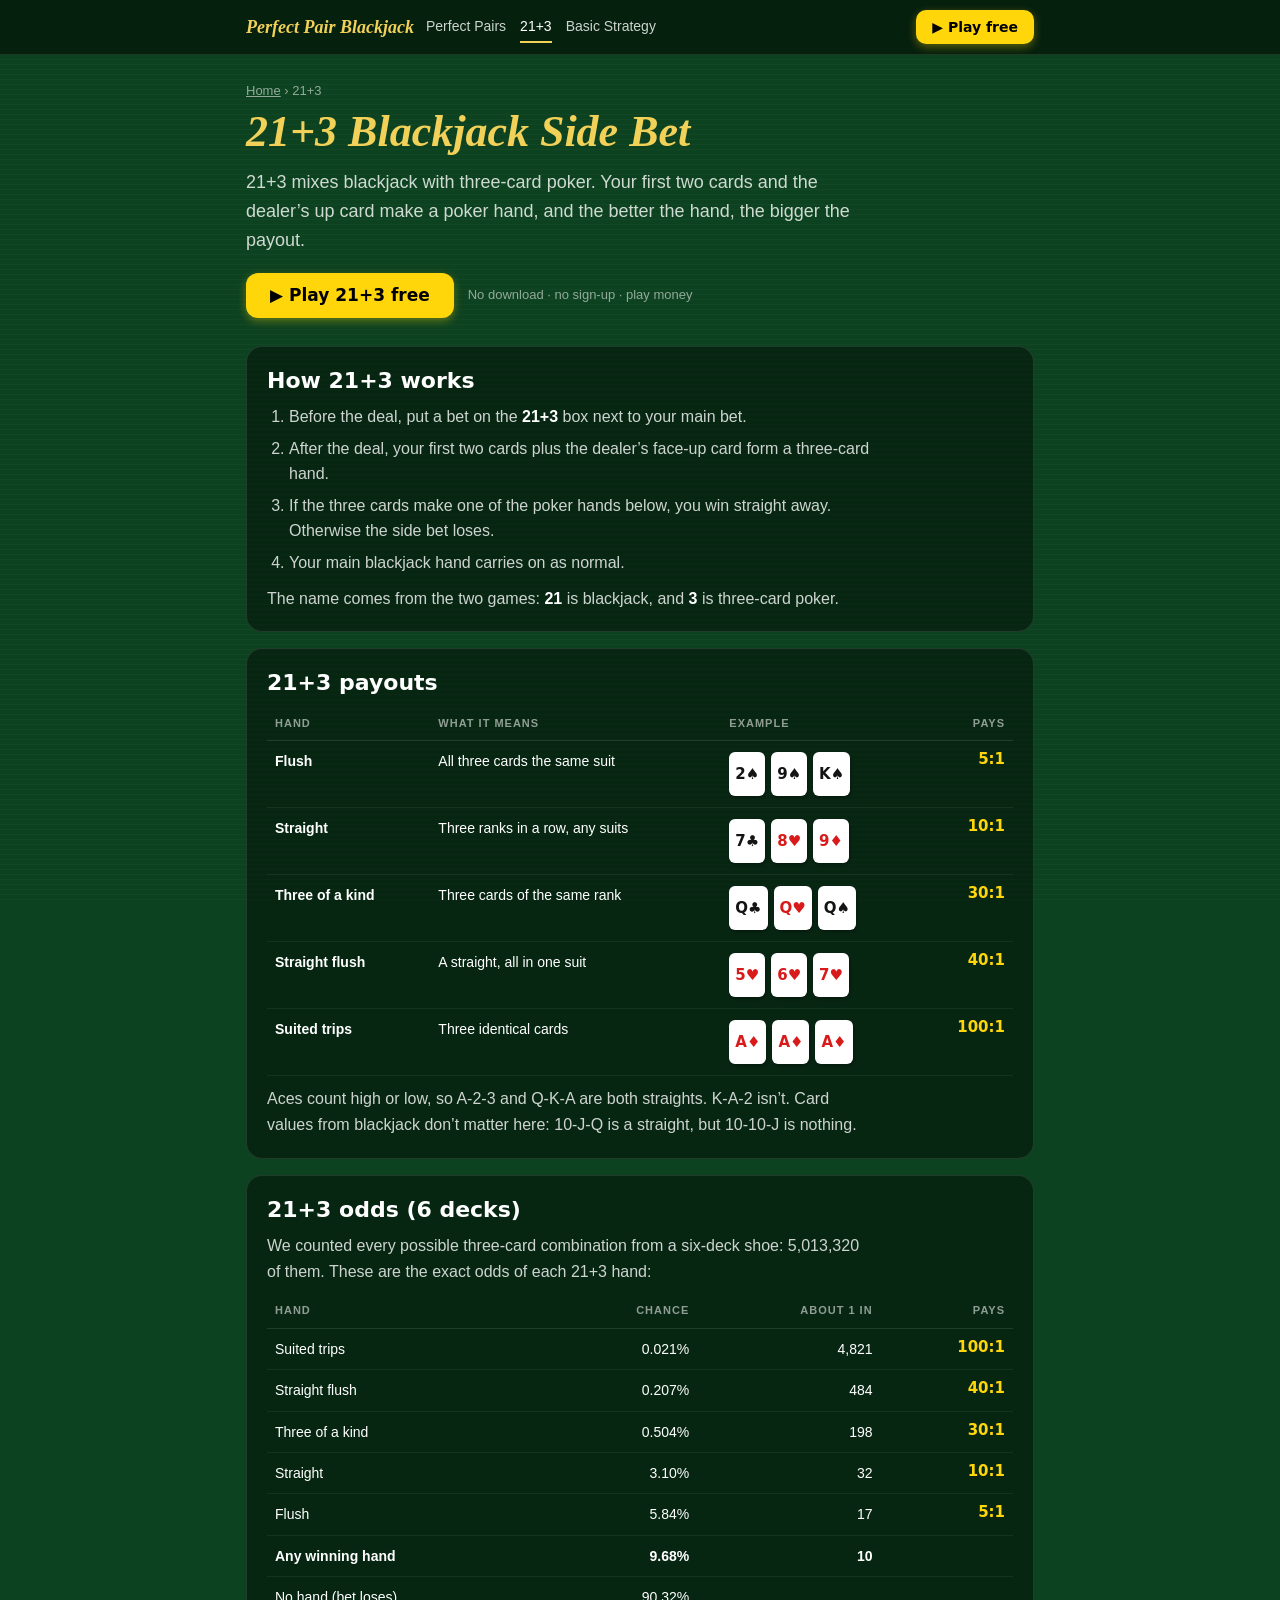
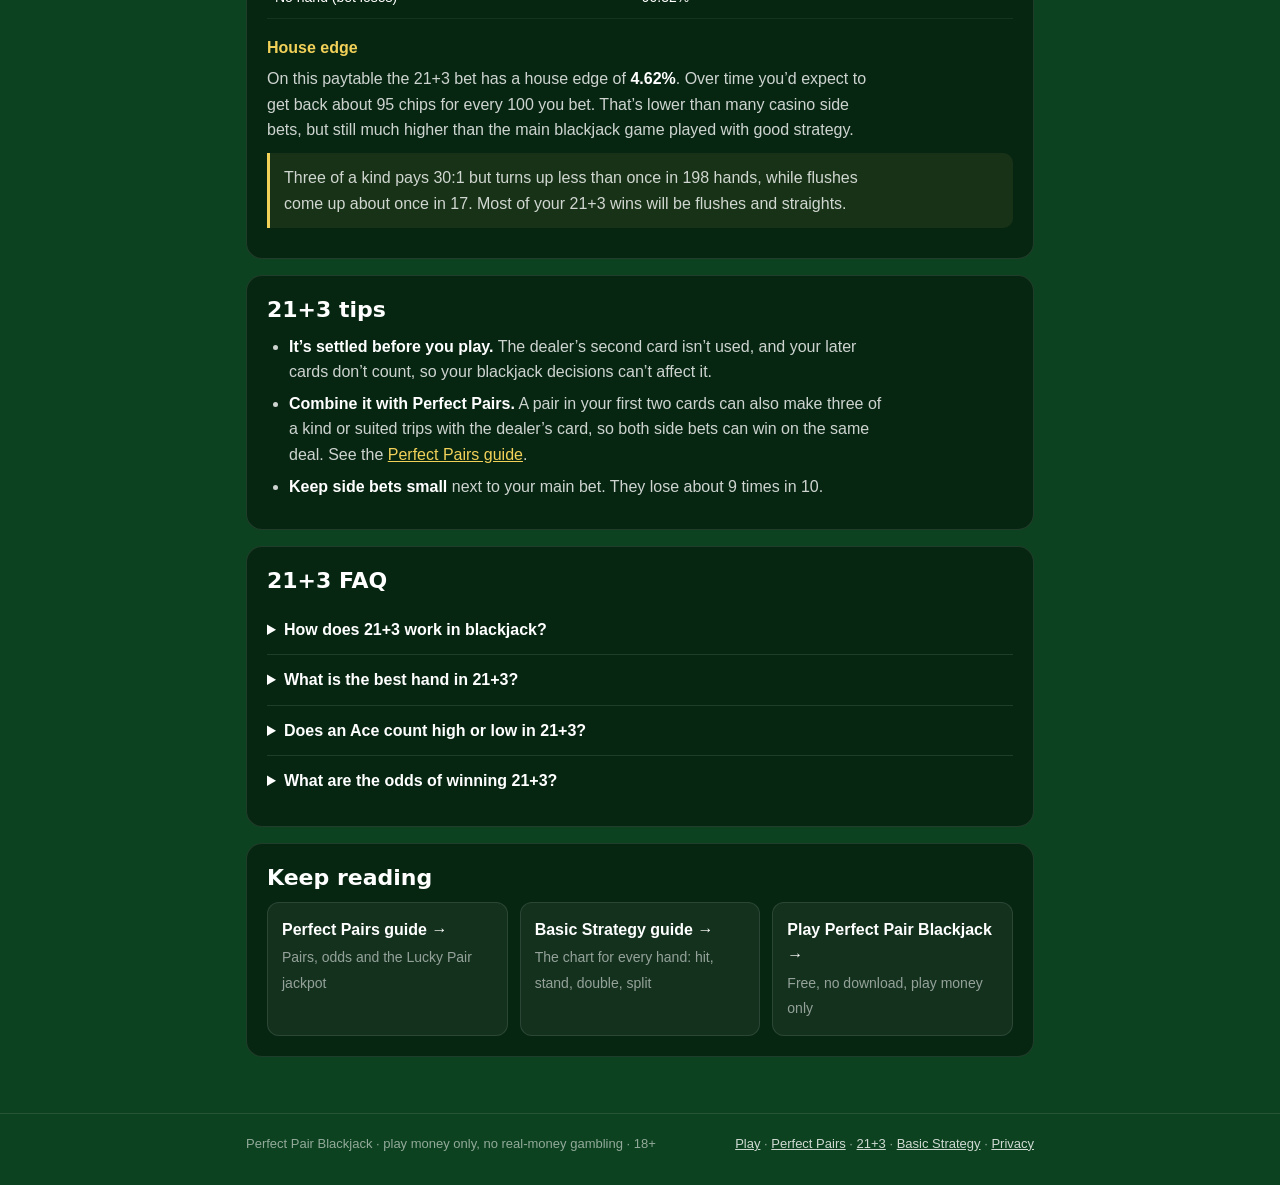
==== 21-plus-3.html @ f8c116d5 "v1.1.0: add Perfect Pairs, 21+3 and Basic Strategy guide pages; link them from the game; align strat" ====
<!doctype html>
<html lang="en-GB">
<head>
<meta charset="utf-8">
<meta name="viewport" content="width=device-width, initial-scale=1, viewport-fit=cover">
<title>21+3 Blackjack Side Bet: Rules, Payouts &amp; Odds | Perfect Pair Blackjack</title>
<meta name="description" content="How the 21+3 blackjack side bet works: flush, straight, three of a kind, straight flush and suited trips with your two cards and the dealer’s up card. Exact 6-deck odds. Play free.">
<link rel="canonical" href="https://ppblackjack.co.uk/21-plus-3.html">
<meta name="theme-color" content="#0d4220">
<link rel="icon" type="image/png" sizes="32x32" href="assets/AppIcon-32.png">
<link rel="apple-touch-icon" href="assets/AppIcon-180.png">
<meta property="og:type" content="article">
<meta property="og:title" content="21+3 Blackjack Side Bet: Rules, Payouts &amp; Odds | Perfect Pair Blackjack">
<meta property="og:description" content="How the 21+3 blackjack side bet works: flush, straight, three of a kind, straight flush and suited trips with your two cards and the dealer’s up card. Exact 6-deck odds. Play free.">
<meta property="og:url" content="https://ppblackjack.co.uk/21-plus-3.html">
<meta property="og:image" content="https://ppblackjack.co.uk/assets/share.jpg">
<meta name="twitter:card" content="summary_large_image">
<!-- Google AdSense -->
<script async src="https://pagead2.googlesyndication.com/pagead/js/adsbygoogle.js?client=ca-pub-8138187958283309"
     crossorigin="anonymous"></script>
<link rel="stylesheet" href="assets/site.css">
<script type="application/ld+json">
[
 {
  "@context": "https://schema.org",
  "@type": "Article",
  "headline": "21+3 Blackjack Side Bet: Rules, Payouts and Odds",
  "description": "How the 21+3 blackjack side bet works: flush, straight, three of a kind, straight flush and suited trips with your two cards and the dealer’s up card. Exact 6-deck odds. Play free.",
  "url": "https://ppblackjack.co.uk/21-plus-3.html",
  "inLanguage": "en-GB",
  "datePublished": "2026-10-24",
  "dateModified": "2026-10-24",
  "author": {
   "@type": "Person",
   "name": "Geovan Inacay"
  },
  "publisher": {
   "@type": "Organization",
   "name": "Perfect Pair Blackjack",
   "url": "https://ppblackjack.co.uk/"
  },
  "image": "https://ppblackjack.co.uk/assets/share.jpg"
 },
 {
  "@context": "https://schema.org",
  "@type": "BreadcrumbList",
  "itemListElement": [
   {
    "@type": "ListItem",
    "position": 1,
    "name": "Home",
    "item": "https://ppblackjack.co.uk/"
   },
   {
    "@type": "ListItem",
    "position": 2,
    "name": "21+3 Blackjack Side Bet",
    "item": "https://ppblackjack.co.uk/21-plus-3.html"
   }
  ]
 },
 {
  "@context": "https://schema.org",
  "@type": "FAQPage",
  "mainEntity": [
   {
    "@type": "Question",
    "name": "How does 21+3 work in blackjack?",
    "acceptedAnswer": {
     "@type": "Answer",
     "text": "21+3 takes your first two cards and the dealer’s face-up card and treats them as a three-card poker hand. If those three cards make a flush, straight, three of a kind, straight flush or suited trips, the side bet wins."
    }
   },
   {
    "@type": "Question",
    "name": "What is the best hand in 21+3?",
    "acceptedAnswer": {
     "@type": "Answer",
     "text": "Suited trips, three identical cards with the same rank and suit, is the top hand and pays 100:1. With six decks it comes up about once in every 4,800 hands."
    }
   },
   {
    "@type": "Question",
    "name": "Does an Ace count high or low in 21+3?",
    "acceptedAnswer": {
     "@type": "Answer",
     "text": "Both. A-2-3 and Q-K-A are both straights. A straight can’t wrap around the corner, so K-A-2 is not a straight."
    }
   },
   {
    "@type": "Question",
    "name": "What are the odds of winning 21+3?",
    "acceptedAnswer": {
     "@type": "Answer",
     "text": "With six decks, a 21+3 bet wins about 9.7% of the time, roughly 1 in 10 hands. Most wins are flushes (5.8%) and straights (3.1%)."
    }
   }
  ]
 }
]
</script>
</head>
<body>
<header class="top"><div class="wrap">
  <a class="brand" href="./">Perfect Pair Blackjack</a>
  <nav class="links" aria-label="Guides"><a href="perfect-pairs.html">Perfect Pairs</a><a href="21-plus-3.html" aria-current=page>21+3</a><a href="basic-strategy.html">Basic Strategy</a></nav>
  <a class="play" href="./">▶ Play free</a>
</div></header>
<main class="wrap">
<p class="crumbs"><a href="./">Home</a> › 21+3</p>
<h1>21+3 Blackjack Side Bet</h1>
<p class="lede">21+3 mixes blackjack with three-card poker. Your first two cards and the dealer’s up card make a poker hand, and the better the hand, the bigger the payout.</p>
<div class="cta"><a class="play big" href="./">▶ Play 21+3 free</a><small>No download · no sign-up · play money</small></div>

<section>
<h2>How 21+3 works</h2>
<ol>
<li>Before the deal, put a bet on the <strong>21+3</strong> box next to your main bet.</li>
<li>After the deal, your first two cards plus the dealer’s face-up card form a three-card hand.</li>
<li>If the three cards make one of the poker hands below, you win straight away. Otherwise the side bet loses.</li>
<li>Your main blackjack hand carries on as normal.</li>
</ol>
<p>The name comes from the two games: <strong>21</strong> is blackjack, and <strong>3</strong> is three-card poker.</p>
</section>

<section>
<h2>21+3 payouts</h2>
<div class="tbl"><table><thead><tr><th>Hand</th><th>What it means</th><th>Example</th><th class="n">Pays</th></tr></thead><tbody>
<tr><td><strong>Flush</strong></td><td>All three cards the same suit</td><td><div class="cards"><span class="pc">2♠</span><span class="pc">9♠</span><span class="pc">K♠</span></div></td><td class="n pay">5:1</td></tr>
<tr><td><strong>Straight</strong></td><td>Three ranks in a row, any suits</td><td><div class="cards"><span class="pc">7♣</span><span class="pc r">8♥</span><span class="pc r">9♦</span></div></td><td class="n pay">10:1</td></tr>
<tr><td><strong>Three of a kind</strong></td><td>Three cards of the same rank</td><td><div class="cards"><span class="pc">Q♣</span><span class="pc r">Q♥</span><span class="pc">Q♠</span></div></td><td class="n pay">30:1</td></tr>
<tr><td><strong>Straight flush</strong></td><td>A straight, all in one suit</td><td><div class="cards"><span class="pc r">5♥</span><span class="pc r">6♥</span><span class="pc r">7♥</span></div></td><td class="n pay">40:1</td></tr>
<tr><td><strong>Suited trips</strong></td><td>Three identical cards</td><td><div class="cards"><span class="pc r">A♦</span><span class="pc r">A♦</span><span class="pc r">A♦</span></div></td><td class="n pay">100:1</td></tr>
</tbody></table></div>
<p>Aces count high or low, so A-2-3 and Q-K-A are both straights. K-A-2 isn’t. Card values from blackjack don’t matter here: 10-J-Q is a straight, but 10-10-J is nothing.</p>
</section>

<section>
<h2>21+3 odds (6 decks)</h2>
<p>We counted every possible three-card combination from a six-deck shoe: 5,013,320 of them. These are the exact odds of each 21+3 hand:</p>
<div class="tbl"><table><thead><tr><th>Hand</th><th class="n">Chance</th><th class="n">About 1 in</th><th class="n">Pays</th></tr></thead><tbody>
<tr><td>Suited trips</td><td class="n">0.021%</td><td class="n">4,821</td><td class="n pay">100:1</td></tr>
<tr><td>Straight flush</td><td class="n">0.207%</td><td class="n">484</td><td class="n pay">40:1</td></tr>
<tr><td>Three of a kind</td><td class="n">0.504%</td><td class="n">198</td><td class="n pay">30:1</td></tr>
<tr><td>Straight</td><td class="n">3.10%</td><td class="n">32</td><td class="n pay">10:1</td></tr>
<tr><td>Flush</td><td class="n">5.84%</td><td class="n">17</td><td class="n pay">5:1</td></tr>
<tr class="total"><td>Any winning hand</td><td class="n">9.68%</td><td class="n">10</td><td class="n"></td></tr>
<tr><td>No hand (bet loses)</td><td class="n">90.32%</td><td class="n"></td><td class="n"></td></tr>
</tbody></table></div>
<h3>House edge</h3>
<p>On this paytable the 21+3 bet has a house edge of <strong>4.62%</strong>. Over time you’d expect to get back about 95 chips for every 100 you bet. That’s lower than many casino side bets, but still much higher than the main blackjack game played with good strategy.</p>
<div class="callout"><p>Three of a kind pays 30:1 but turns up less than once in 198 hands, while flushes come up about once in 17. Most of your 21+3 wins will be flushes and straights.</p></div>
</section>

<section>
<h2>21+3 tips</h2>
<ul>
<li><strong>It’s settled before you play.</strong> The dealer’s second card isn’t used, and your later cards don’t count, so your blackjack decisions can’t affect it.</li>
<li><strong>Combine it with Perfect Pairs.</strong> A pair in your first two cards can also make three of a kind or suited trips with the dealer’s card, so both side bets can win on the same deal. See the <a href="perfect-pairs.html">Perfect Pairs guide</a>.</li>
<li><strong>Keep side bets small</strong> next to your main bet. They lose about 9 times in 10.</li>
</ul>
</section>

<section><h2>21+3 FAQ</h2><details><summary>How does 21+3 work in blackjack?</summary><p>21+3 takes your first two cards and the dealer’s face-up card and treats them as a three-card poker hand. If those three cards make a flush, straight, three of a kind, straight flush or suited trips, the side bet wins.</p></details><details><summary>What is the best hand in 21+3?</summary><p>Suited trips, three identical cards with the same rank and suit, is the top hand and pays 100:1. With six decks it comes up about once in every 4,800 hands.</p></details><details><summary>Does an Ace count high or low in 21+3?</summary><p>Both. A-2-3 and Q-K-A are both straights. A straight can’t wrap around the corner, so K-A-2 is not a straight.</p></details><details><summary>What are the odds of winning 21+3?</summary><p>With six decks, a 21+3 bet wins about 9.7% of the time, roughly 1 in 10 hands. Most wins are flushes (5.8%) and straights (3.1%).</p></details></section>
<section><h2>Keep reading</h2><div class="next"><a href="perfect-pairs.html"><b>Perfect Pairs guide →</b><span>Pairs, odds and the Lucky Pair jackpot</span></a><a href="basic-strategy.html"><b>Basic Strategy guide →</b><span>The chart for every hand: hit, stand, double, split</span></a><a href="./"><b>Play Perfect Pair Blackjack →</b><span>Free, no download, play money only</span></a></div></section>
</main>
<footer class="site"><div class="wrap"><span>Perfect Pair Blackjack · play money only, no real-money gambling · 18+</span><span><a href="./">Play</a> · <a href="perfect-pairs.html">Perfect Pairs</a> · <a href="21-plus-3.html">21+3</a> · <a href="basic-strategy.html">Basic Strategy</a> · <a href="privacy.html">Privacy</a></span></div></footer>
<!-- Cloudflare Web Analytics --><script type='module' src='https://static.cloudflareinsights.com/beacon.min.js' data-cf-beacon='{"token": "f0fce5bdd02c4a28bc33d09ca001b6e6"}'></script><!-- End Cloudflare Web Analytics -->
</body>
</html>
---- assets/site.css ----
:root{color-scheme:dark;--felt:#0d4220;--felt-2:#0a3519;--panel:rgba(0,0,0,.42);--line:rgba(255,255,255,.1);--ink:#fff;--ink-2:rgba(255,255,255,.8);--ink-3:rgba(255,255,255,.55);--gold:#f2d159;--yellow:#ffd60a;
  --hit:#2e8b3a;--stand:#a32626;--dbl:#b8860b;--split:#3b44a8;--ds:#8a5a0a;
  --font-ui:-apple-system,BlinkMacSystemFont,"Segoe UI",Roboto,"Helvetica Neue",Arial,sans-serif;--font-round:ui-rounded,"SF Pro Rounded","Nunito",-apple-system,system-ui,sans-serif;--font-title:Georgia,"Times New Roman",serif;
  padding-top:env(safe-area-inset-top,0px);padding-bottom:env(safe-area-inset-bottom,0px)}
*{box-sizing:border-box}
html{scroll-behavior:smooth}
body{margin:0;background:var(--felt);color:var(--ink);font:16px/1.6 var(--font-ui)}
body::before{content:"";position:fixed;inset:0;pointer-events:none;background:repeating-linear-gradient(to bottom,transparent 0 4.2px,rgba(255,255,255,.022) 4.2px 5px);z-index:-1}
a{color:var(--gold)}
a:focus-visible,button:focus-visible,summary:focus-visible{outline:2px solid var(--gold);outline-offset:2px}
.wrap{max-width:820px;margin:0 auto;padding-left:max(16px,env(safe-area-inset-left,0px));padding-right:max(16px,env(safe-area-inset-right,0px))}
header.top{position:sticky;top:env(safe-area-inset-top,0px);z-index:10;background:rgba(6,30,14,.92);backdrop-filter:blur(8px);-webkit-backdrop-filter:blur(8px);border-bottom:1px solid var(--line)}
body::after{content:"";position:fixed;inset:0 0 auto;height:env(safe-area-inset-top,0px);background:#061e0e;z-index:11}
header.top .wrap{display:flex;align-items:center;gap:12px;padding-block:10px;flex-wrap:wrap}
.brand{font:italic 700 18px/1 var(--font-title);color:var(--gold);text-decoration:none;white-space:nowrap}
nav.links{display:flex;gap:4px 14px;flex-wrap:wrap;flex:1;font-size:14px}
nav.links a{color:var(--ink-2);text-decoration:none;padding:4px 0;border-bottom:2px solid transparent}
nav.links a[aria-current=page]{color:#fff;border-bottom-color:var(--gold)}
.play{display:inline-flex;align-items:center;gap:6px;background:var(--yellow);color:#000;font:900 14px/1 var(--font-round);padding:10px 16px;border-radius:10px;text-decoration:none;white-space:nowrap;box-shadow:0 3px 8px rgba(255,214,10,.35)}
.play.big{font-size:17px;padding:14px 24px;border-radius:12px}
main{padding-block:26px 40px}
.crumbs{font-size:13px;color:var(--ink-3);margin:0 0 6px}
.crumbs a{color:var(--ink-3)}
h1{font:italic 700 clamp(30px,7vw,44px)/1.1 var(--font-title);color:var(--gold);margin:0 0 12px;text-wrap:balance}
.lede{font-size:18px;color:var(--ink-2);max-width:62ch;margin:0 0 18px}
.cta{display:flex;align-items:center;gap:14px;flex-wrap:wrap;margin:6px 0 28px}
.cta small{color:var(--ink-3);font-size:13px}
section{background:var(--panel);border:1px solid var(--line);border-radius:16px;padding:20px 20px;margin-bottom:16px}
h2{font:800 22px/1.25 var(--font-round);margin:0 0 10px;text-wrap:balance}
h3{font-size:16px;margin:16px 0 6px;color:var(--gold)}
p,li{color:var(--ink-2);max-width:68ch}
p{margin:0 0 10px} p:last-child{margin-bottom:0}
strong{color:#fff}
ul,ol{margin:0 0 10px;padding-left:22px;display:flex;flex-direction:column;gap:6px}
.tbl{overflow-x:auto;margin:6px 0 10px;-webkit-overflow-scrolling:touch}
table{border-collapse:collapse;width:100%;font-size:14px;font-variant-numeric:tabular-nums}
th{text-align:left;font-size:11px;letter-spacing:1px;text-transform:uppercase;color:var(--ink-3);padding:8px;border-bottom:1px solid var(--line);white-space:nowrap}
td{padding:9px 8px;border-bottom:1px solid rgba(255,255,255,.06);vertical-align:top}
td.n,th.n{text-align:right;white-space:nowrap}
td.pay{font:900 15px/1.2 var(--font-round);color:var(--yellow)}
tr.total td{font-weight:700;color:#fff;border-top:1px solid var(--line)}
.callout{border-left:3px solid var(--gold);background:rgba(242,209,89,.07);padding:12px 14px;border-radius:0 10px 10px 0;margin:10px 0}
.cards{display:flex;gap:6px;flex-wrap:wrap;margin:2px 0}
.pc{display:inline-flex;align-items:center;justify-content:center;min-width:34px;height:44px;padding:0 6px;border-radius:6px;background:#fff;color:#141414;font:800 15px/1 var(--font-round);box-shadow:1px 2px 4px rgba(0,0,0,.35)}
.pc.r{color:#d91a1a}
details{border-top:1px solid var(--line);padding:12px 0}
details:first-of-type{border-top:0}
summary{cursor:pointer;font-weight:700;color:#fff}
details p{margin:8px 0 0}
.next{display:grid;grid-template-columns:repeat(auto-fit,minmax(220px,1fr));gap:12px;margin-top:6px}
.next a{display:block;text-decoration:none;background:rgba(255,255,255,.05);border:1px solid var(--line);border-radius:12px;padding:14px}
.next a b{display:block;color:#fff;margin-bottom:2px}
.next a span{color:var(--ink-3);font-size:14px}
footer.site{border-top:1px solid var(--line);color:var(--ink-3);font-size:13px;padding-block:20px 30px}
footer.site .wrap{display:flex;gap:8px 18px;flex-wrap:wrap;justify-content:space-between}
footer.site a{color:var(--ink-2)}
/* strategy chart */
table.chart{table-layout:fixed;font:700 13px/1 var(--font-round);text-align:center}
table.chart col.lab{width:120px}
table.chart th{text-align:center;padding:6px 2px;font:800 12px/1 var(--font-round);color:var(--ink-2)}
table.chart th.row{text-align:left;padding-left:6px;white-space:nowrap;text-transform:none;letter-spacing:0}
table.chart th{text-transform:none;letter-spacing:0}
table.chart .st{font-weight:600;color:var(--ink-3)}
table.chart td{padding:0;border:1px solid rgba(0,0,0,.35);height:30px;color:#fff;vertical-align:middle;text-align:center}
table.chart td.H{background:var(--hit)} table.chart td.S{background:var(--stand)} table.chart td.D{background:var(--dbl)} table.chart td.Ds{background:var(--ds)} table.chart td.P{background:var(--split)}
.legend{display:flex;flex-wrap:wrap;gap:8px 16px;font-size:13px;color:var(--ink-2);margin:8px 0 4px}
.legend span{display:inline-flex;align-items:center;gap:6px}
.legend i{display:inline-block;width:26px;height:20px;border-radius:4px;font:800 11px/20px var(--font-round);color:#fff;text-align:center;font-style:normal}
@media (max-width:560px){table.chart{font-size:11.5px} table.chart col.lab{width:62px} table.chart td{height:28px} table.chart .st{display:none} table.chart th{font-size:11px;padding:5px 0} header.top .wrap{gap:8px} nav.links{order:3;flex-basis:100%;font-size:13px} .lede{font-size:16px} section{padding:16px 14px}}
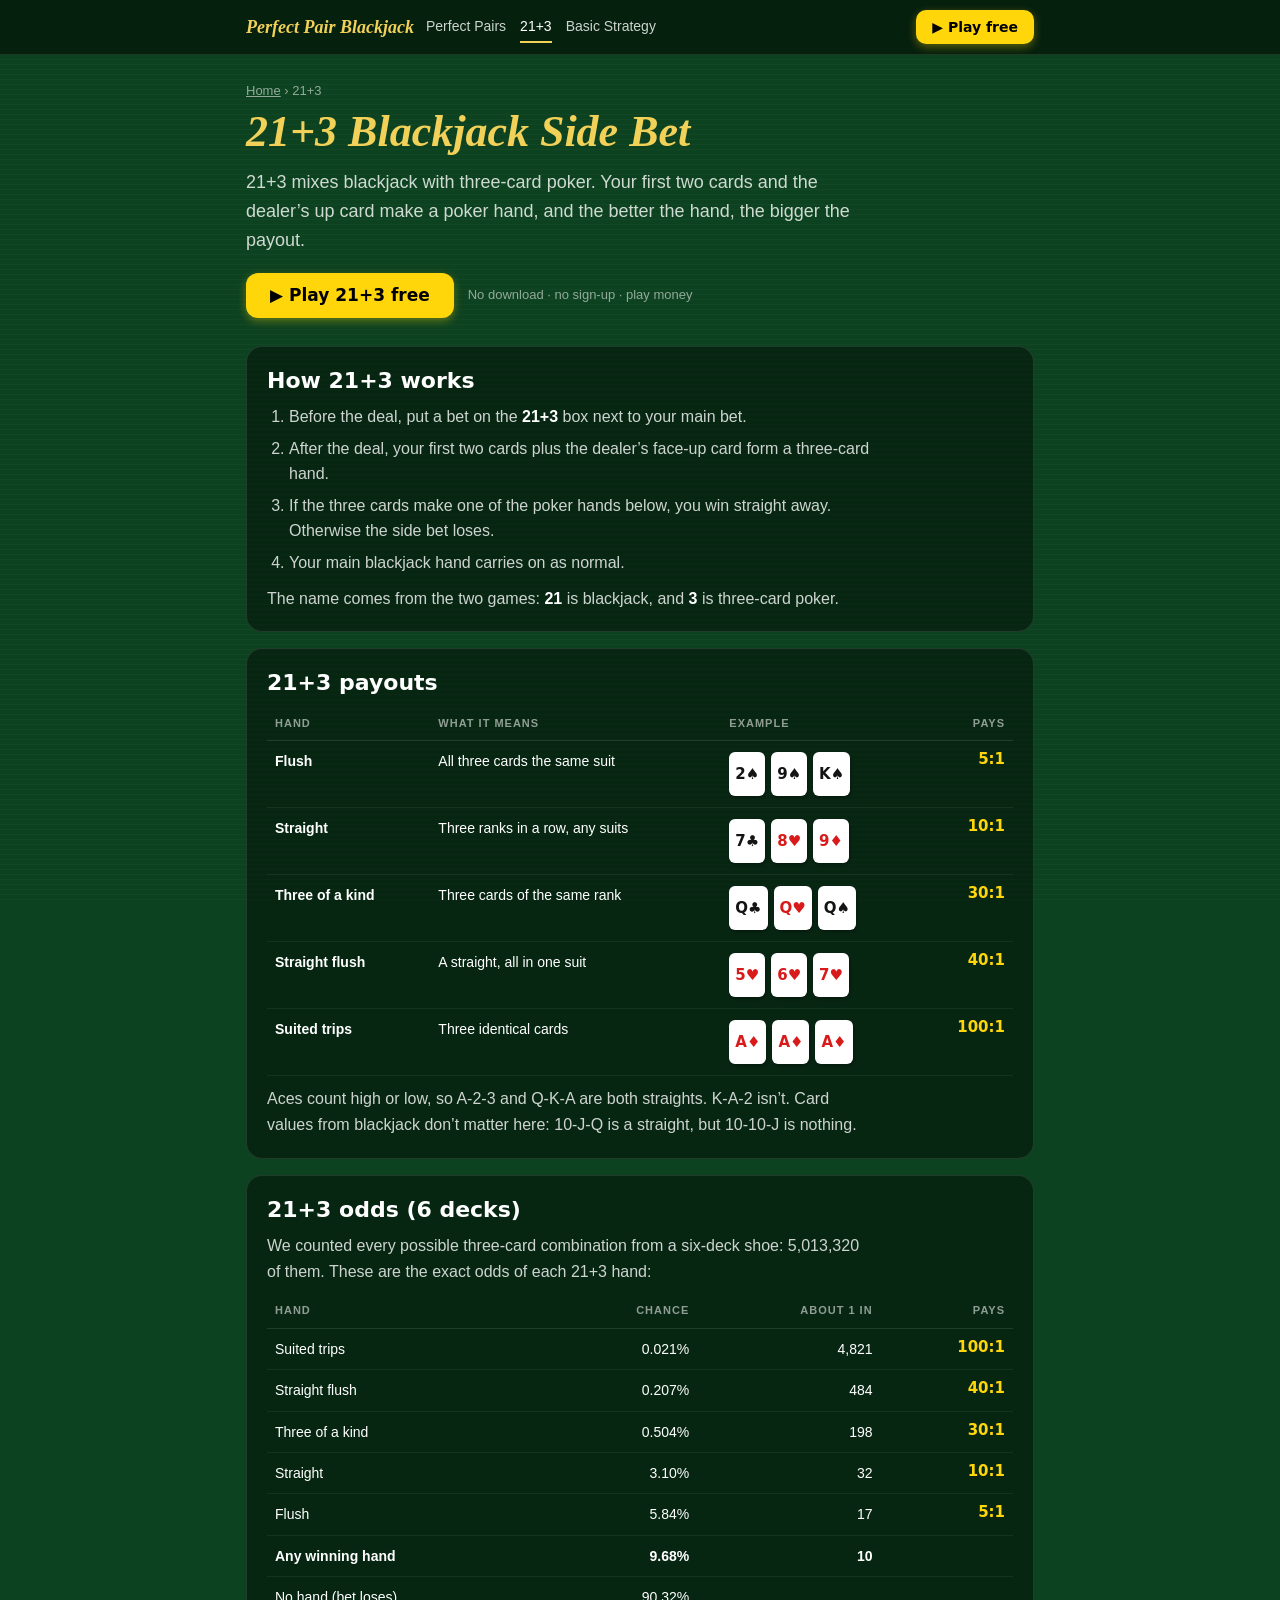
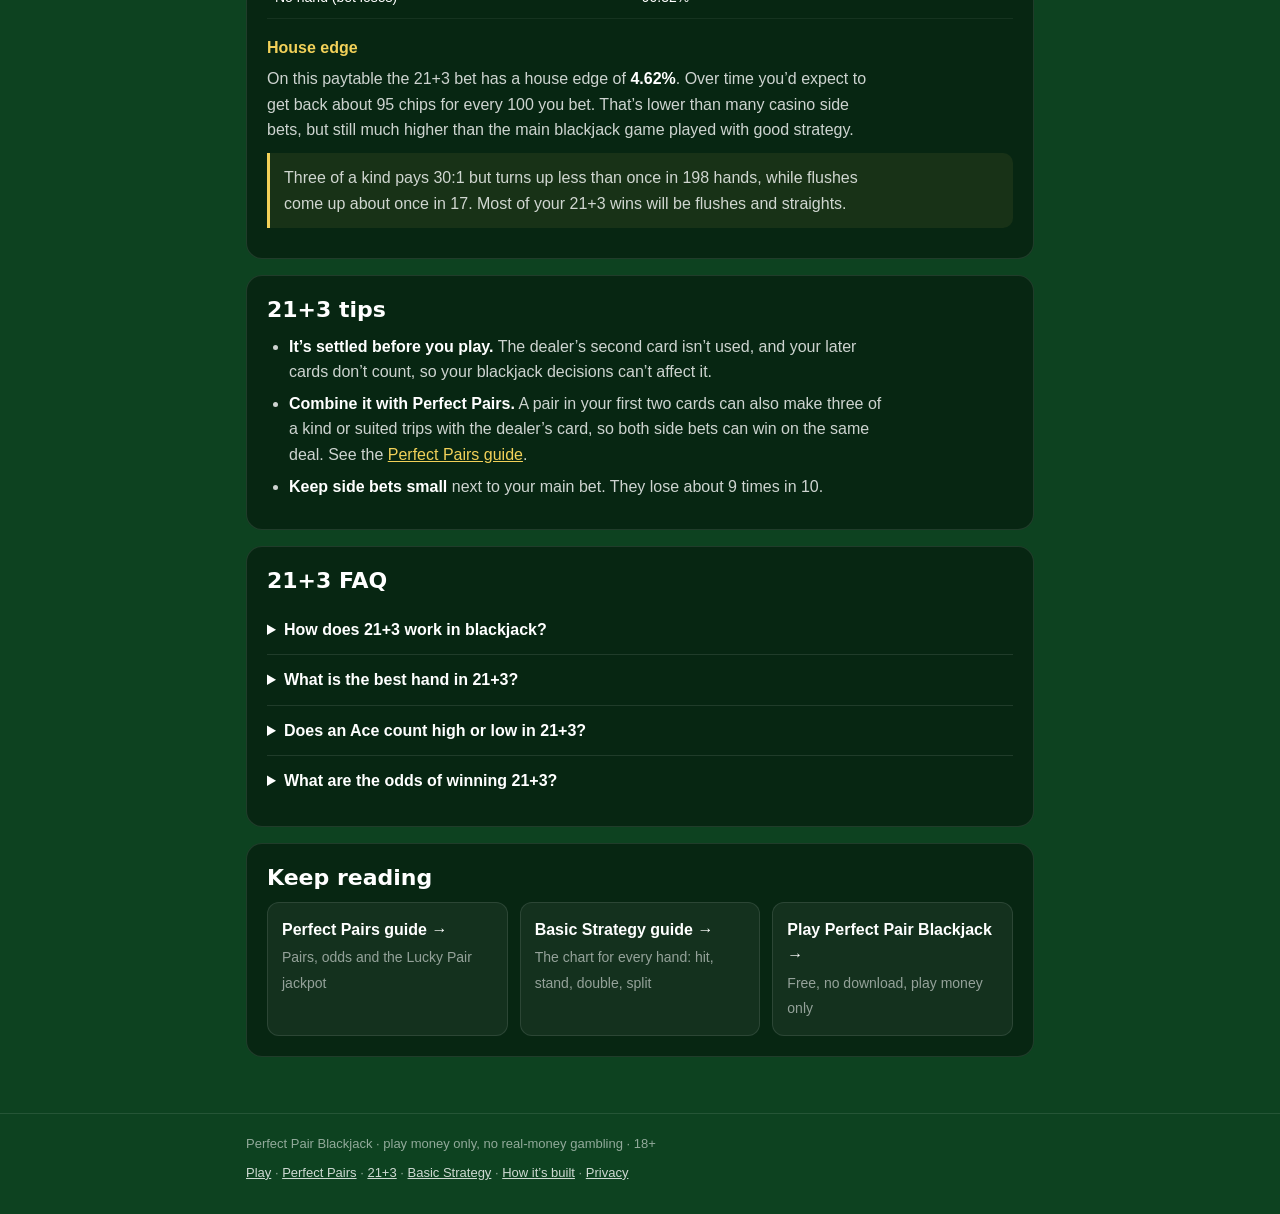
==== commit 07fc3b4b: "v1.1.5: add tech stack page and link it from the site footer Co-Authored-By: Claude Opus 5.5 <norepl" ====
--- a/21-plus-3.html
+++ b/21-plus-3.html
@@ -164,7 +164,7 @@
 <section><h2>21+3 FAQ</h2><details><summary>How does 21+3 work in blackjack?</summary><p>21+3 takes your first two cards and the dealer’s face-up card and treats them as a three-card poker hand. If those three cards make a flush, straight, three of a kind, straight flush or suited trips, the side bet wins.</p></details><details><summary>What is the best hand in 21+3?</summary><p>Suited trips, three identical cards with the same rank and suit, is the top hand and pays 100:1. With six decks it comes up about once in every 4,800 hands.</p></details><details><summary>Does an Ace count high or low in 21+3?</summary><p>Both. A-2-3 and Q-K-A are both straights. A straight can’t wrap around the corner, so K-A-2 is not a straight.</p></details><details><summary>What are the odds of winning 21+3?</summary><p>With six decks, a 21+3 bet wins about 9.7% of the time, roughly 1 in 10 hands. Most wins are flushes (5.8%) and straights (3.1%).</p></details></section>
 <section><h2>Keep reading</h2><div class="next"><a href="perfect-pairs.html"><b>Perfect Pairs guide →</b><span>Pairs, odds and the Lucky Pair jackpot</span></a><a href="basic-strategy.html"><b>Basic Strategy guide →</b><span>The chart for every hand: hit, stand, double, split</span></a><a href="./"><b>Play Perfect Pair Blackjack →</b><span>Free, no download, play money only</span></a></div></section>
 </main>
-<footer class="site"><div class="wrap"><span>Perfect Pair Blackjack · play money only, no real-money gambling · 18+</span><span><a href="./">Play</a> · <a href="perfect-pairs.html">Perfect Pairs</a> · <a href="21-plus-3.html">21+3</a> · <a href="basic-strategy.html">Basic Strategy</a> · <a href="privacy.html">Privacy</a></span></div></footer>
+<footer class="site"><div class="wrap"><span>Perfect Pair Blackjack · play money only, no real-money gambling · 18+</span><span><a href="./">Play</a> · <a href="perfect-pairs.html">Perfect Pairs</a> · <a href="21-plus-3.html">21+3</a> · <a href="basic-strategy.html">Basic Strategy</a> · <a href="tech-stack.html">How it’s built</a> · <a href="privacy.html">Privacy</a></span></div></footer>
 <!-- Cloudflare Web Analytics --><script type='module' src='https://static.cloudflareinsights.com/beacon.min.js' data-cf-beacon='{"token": "f0fce5bdd02c4a28bc33d09ca001b6e6"}'></script><!-- End Cloudflare Web Analytics -->
 </body>
 </html>
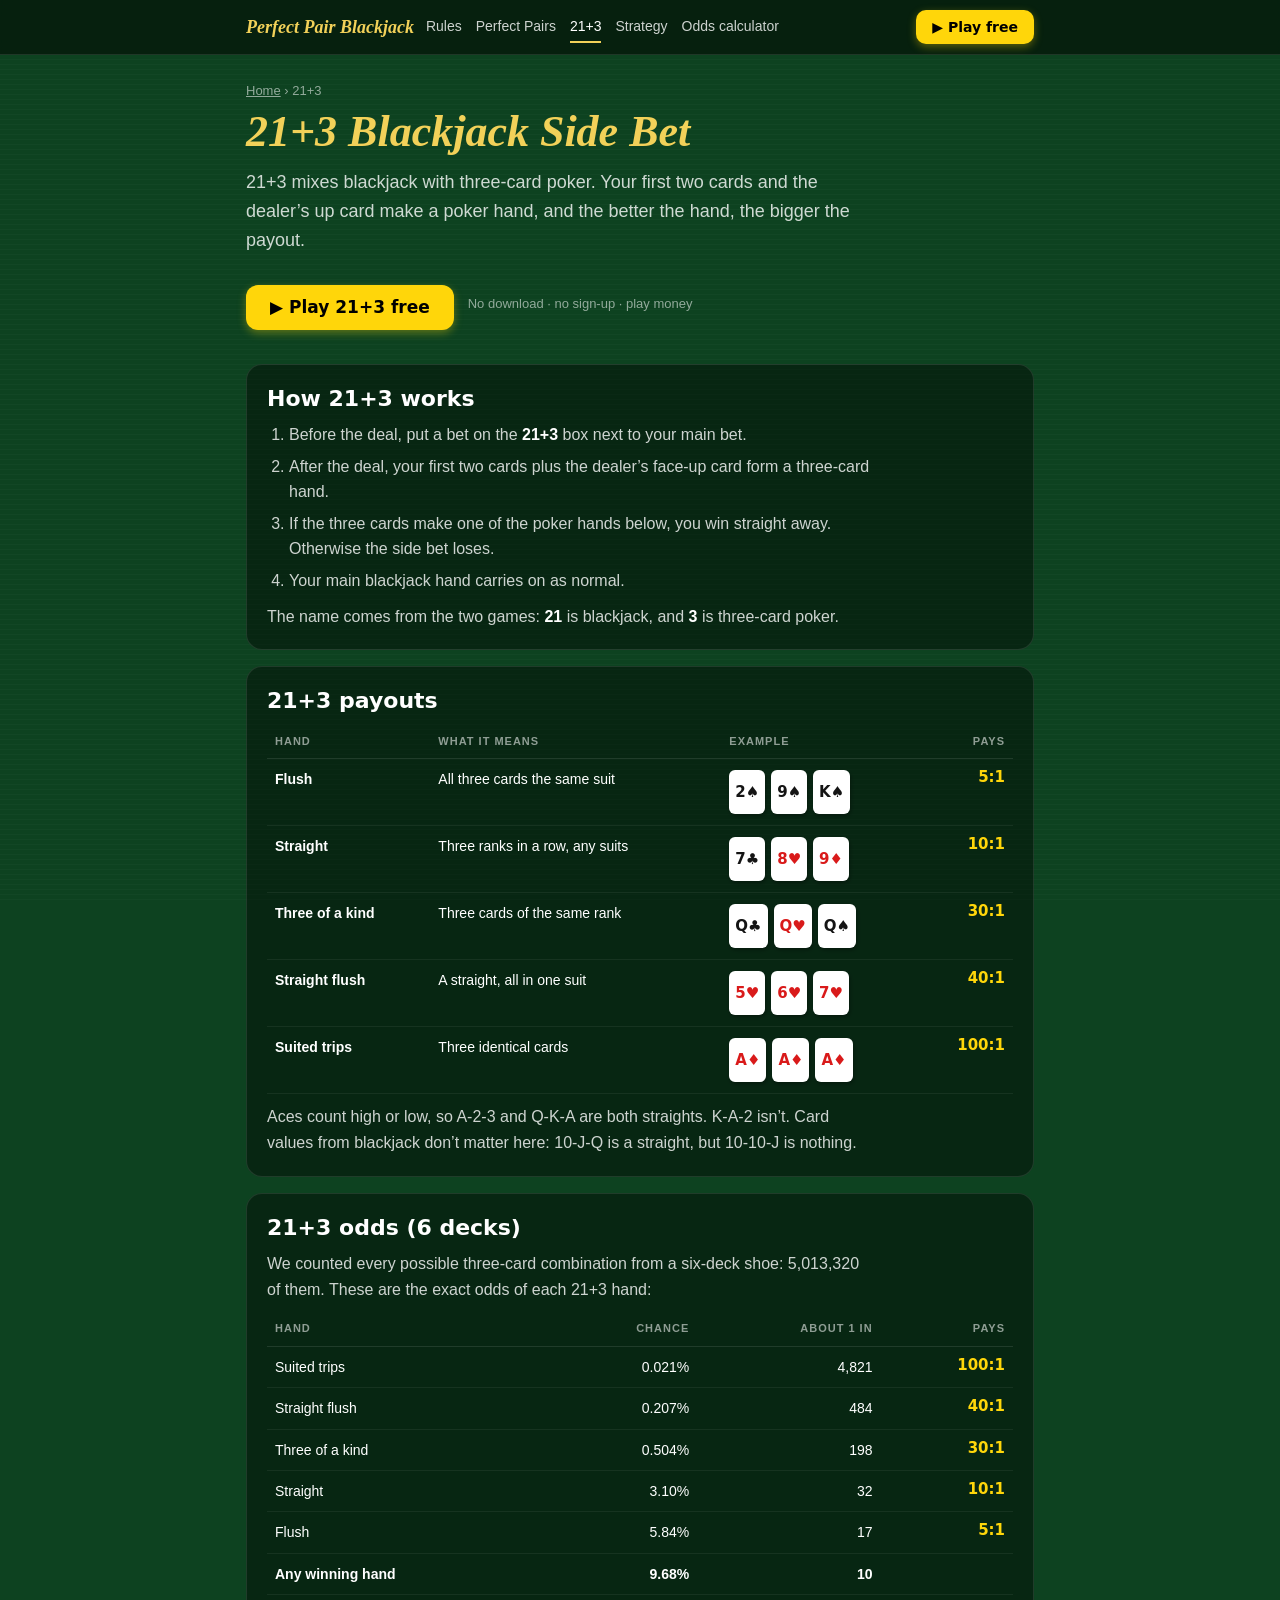
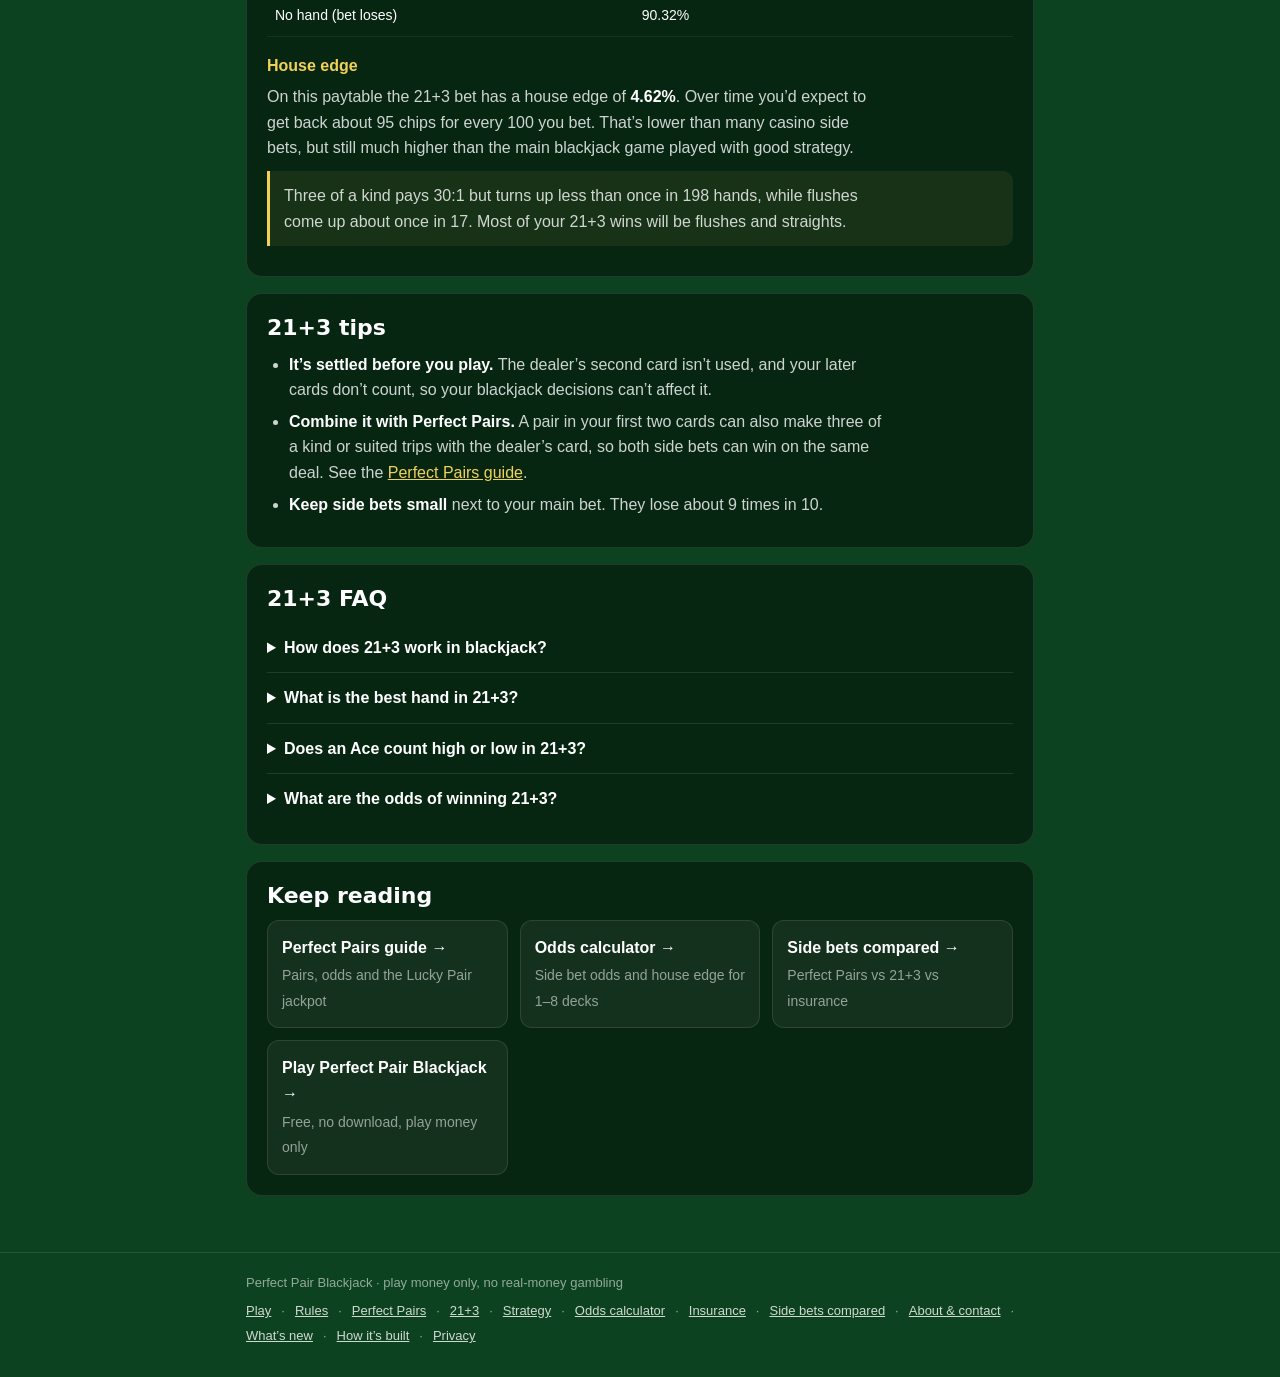
==== commit 37d9d2cc: "v1.2.0: add odds calculator, rules, insurance and side-bets guides, About & contact, and changelog C" ====
--- a/21-plus-3.html
+++ b/21-plus-3.html
@@ -103,7 +103,7 @@
 <body>
 <header class="top"><div class="wrap">
   <a class="brand" href="./">Perfect Pair Blackjack</a>
-  <nav class="links" aria-label="Guides"><a href="perfect-pairs.html">Perfect Pairs</a><a href="21-plus-3.html" aria-current=page>21+3</a><a href="basic-strategy.html">Basic Strategy</a></nav>
+  <nav class="links" aria-label="Guides"><a href="blackjack-rules.html">Rules</a><a href="perfect-pairs.html">Perfect Pairs</a><a href="21-plus-3.html" aria-current=page>21+3</a><a href="basic-strategy.html">Strategy</a><a href="odds-calculator.html">Odds calculator</a></nav>
   <a class="play" href="./">▶ Play free</a>
 </div></header>
 <main class="wrap">
@@ -162,9 +162,9 @@
 </section>
 
 <section><h2>21+3 FAQ</h2><details><summary>How does 21+3 work in blackjack?</summary><p>21+3 takes your first two cards and the dealer’s face-up card and treats them as a three-card poker hand. If those three cards make a flush, straight, three of a kind, straight flush or suited trips, the side bet wins.</p></details><details><summary>What is the best hand in 21+3?</summary><p>Suited trips, three identical cards with the same rank and suit, is the top hand and pays 100:1. With six decks it comes up about once in every 4,800 hands.</p></details><details><summary>Does an Ace count high or low in 21+3?</summary><p>Both. A-2-3 and Q-K-A are both straights. A straight can’t wrap around the corner, so K-A-2 is not a straight.</p></details><details><summary>What are the odds of winning 21+3?</summary><p>With six decks, a 21+3 bet wins about 9.7% of the time, roughly 1 in 10 hands. Most wins are flushes (5.8%) and straights (3.1%).</p></details></section>
-<section><h2>Keep reading</h2><div class="next"><a href="perfect-pairs.html"><b>Perfect Pairs guide →</b><span>Pairs, odds and the Lucky Pair jackpot</span></a><a href="basic-strategy.html"><b>Basic Strategy guide →</b><span>The chart for every hand: hit, stand, double, split</span></a><a href="./"><b>Play Perfect Pair Blackjack →</b><span>Free, no download, play money only</span></a></div></section>
+<section><h2>Keep reading</h2><div class="next"><a href="perfect-pairs.html"><b>Perfect Pairs guide →</b><span>Pairs, odds and the Lucky Pair jackpot</span></a><a href="odds-calculator.html"><b>Odds calculator →</b><span>Side bet odds and house edge for 1–8 decks</span></a><a href="side-bets-compared.html"><b>Side bets compared →</b><span>Perfect Pairs vs 21+3 vs insurance</span></a><a href="./"><b>Play Perfect Pair Blackjack →</b><span>Free, no download, play money only</span></a></div></section>
 </main>
-<footer class="site"><div class="wrap"><span>Perfect Pair Blackjack · play money only, no real-money gambling · 18+</span><span><a href="./">Play</a> · <a href="perfect-pairs.html">Perfect Pairs</a> · <a href="21-plus-3.html">21+3</a> · <a href="basic-strategy.html">Basic Strategy</a> · <a href="tech-stack.html">How it’s built</a> · <a href="privacy.html">Privacy</a></span></div></footer>
+<footer class="site"><div class="wrap"><span>Perfect Pair Blackjack · play money only, no real-money gambling</span><span class="fl"><a href="./">Play</a> · <a href="blackjack-rules.html">Rules</a> · <a href="perfect-pairs.html">Perfect Pairs</a> · <a href="21-plus-3.html">21+3</a> · <a href="basic-strategy.html">Strategy</a> · <a href="odds-calculator.html">Odds calculator</a> · <a href="insurance.html">Insurance</a> · <a href="side-bets-compared.html">Side bets compared</a> · <a href="about.html">About &amp; contact</a> · <a href="changelog.html">What’s new</a> · <a href="tech-stack.html">How it’s built</a> · <a href="privacy.html">Privacy</a></span></div></footer>
 <!-- Cloudflare Web Analytics --><script type='module' src='https://static.cloudflareinsights.com/beacon.min.js' data-cf-beacon='{"token": "f0fce5bdd02c4a28bc33d09ca001b6e6"}'></script><!-- End Cloudflare Web Analytics -->
 </body>
 </html>
--- a/assets/site.css
+++ b/assets/site.css
@@ -67,3 +67,36 @@
 .legend span{display:inline-flex;align-items:center;gap:6px}
 .legend i{display:inline-block;width:26px;height:20px;border-radius:4px;font:800 11px/20px var(--font-round);color:#fff;text-align:center;font-style:normal}
 @media (max-width:560px){table.chart{font-size:11.5px} table.chart col.lab{width:62px} table.chart td{height:28px} table.chart .st{display:none} table.chart th{font-size:11px;padding:5px 0} header.top .wrap{gap:8px} nav.links{order:3;flex-basis:100%;font-size:13px} .lede{font-size:16px} section{padding:16px 14px}}
+
+/* footer link list wraps */
+footer.site .fl{display:flex;flex-wrap:wrap;gap:4px 10px}
+/* calculator */
+.controls{display:flex;flex-wrap:wrap;gap:16px 28px;align-items:flex-end;margin:4px 0 6px}
+.ctl{display:flex;flex-direction:column;gap:6px;min-width:0}
+.ctl label,.ctl .lab{font:700 11px/1 var(--font-ui);letter-spacing:1.5px;text-transform:uppercase;color:var(--ink-3)}
+.seg{display:inline-flex;border:1px solid var(--line);border-radius:10px;overflow:hidden}
+.seg button{font:800 15px/1 var(--font-round);color:var(--ink-2);background:transparent;border:0;padding:11px 15px;cursor:pointer;min-width:44px}
+.seg button+button{border-left:1px solid var(--line)}
+.seg button[aria-pressed=true]{background:var(--gold);color:#1a1300}
+select{font:700 15px/1.2 var(--font-ui);color:#fff;background:#08301a;border:1px solid var(--line);border-radius:10px;padding:10px 12px;max-width:100%}
+.big{display:flex;flex-wrap:wrap;gap:12px;margin:12px 0 6px}
+.stat{flex:1 1 150px;background:rgba(255,255,255,.05);border:1px solid var(--line);border-radius:12px;padding:12px 14px}
+.stat .k{font:700 11px/1.2 var(--font-ui);letter-spacing:1px;text-transform:uppercase;color:var(--ink-3)}
+.stat .v{font:900 26px/1.15 var(--font-round);color:#fff;font-variant-numeric:tabular-nums;margin-top:4px}
+.stat .v.good{color:#5fdc7a} .stat .v.bad{color:#ff8a7a}
+.bar{height:8px;border-radius:99px;background:rgba(255,255,255,.08);overflow:hidden;min-width:60px}
+.bar i{display:block;height:100%;background:var(--gold);border-radius:99px}
+td.barcell{width:28%}
+/* changelog */
+.rel{border-top:1px solid var(--line);padding:16px 0}
+.rel:first-of-type{border-top:0;padding-top:4px}
+.rel h3{margin:0 0 4px;display:flex;align-items:baseline;gap:10px;flex-wrap:wrap;color:#fff;font:900 18px/1.2 var(--font-round)}
+.rel h3 .ver{font:800 13px/1 var(--font-round);color:#1a1300;background:var(--gold);border-radius:99px;padding:5px 10px}
+.rel h3 time{font:700 13px/1 var(--font-ui);color:var(--ink-3)}
+.rel ul{margin:8px 0 0}
+.contact{display:flex;align-items:center;gap:10px;flex-wrap:wrap;margin:8px 0}
+.contact code{font:800 17px/1 var(--font-round);color:var(--gold);background:rgba(242,209,89,.1);padding:10px 14px;border-radius:10px;user-select:all}
+.copy{font:800 14px/1 var(--font-round);color:#1a1300;background:var(--gold);border:0;border-radius:10px;padding:11px 16px;cursor:pointer}
+dl.gloss{display:grid;grid-template-columns:minmax(110px,max-content) 1fr;gap:8px 16px;margin:0}
+dl.gloss dt{font-weight:800;color:#fff} dl.gloss dd{margin:0;color:var(--ink-2)}
+@media (max-width:560px){dl.gloss{grid-template-columns:1fr} dl.gloss dd{margin-bottom:6px}}
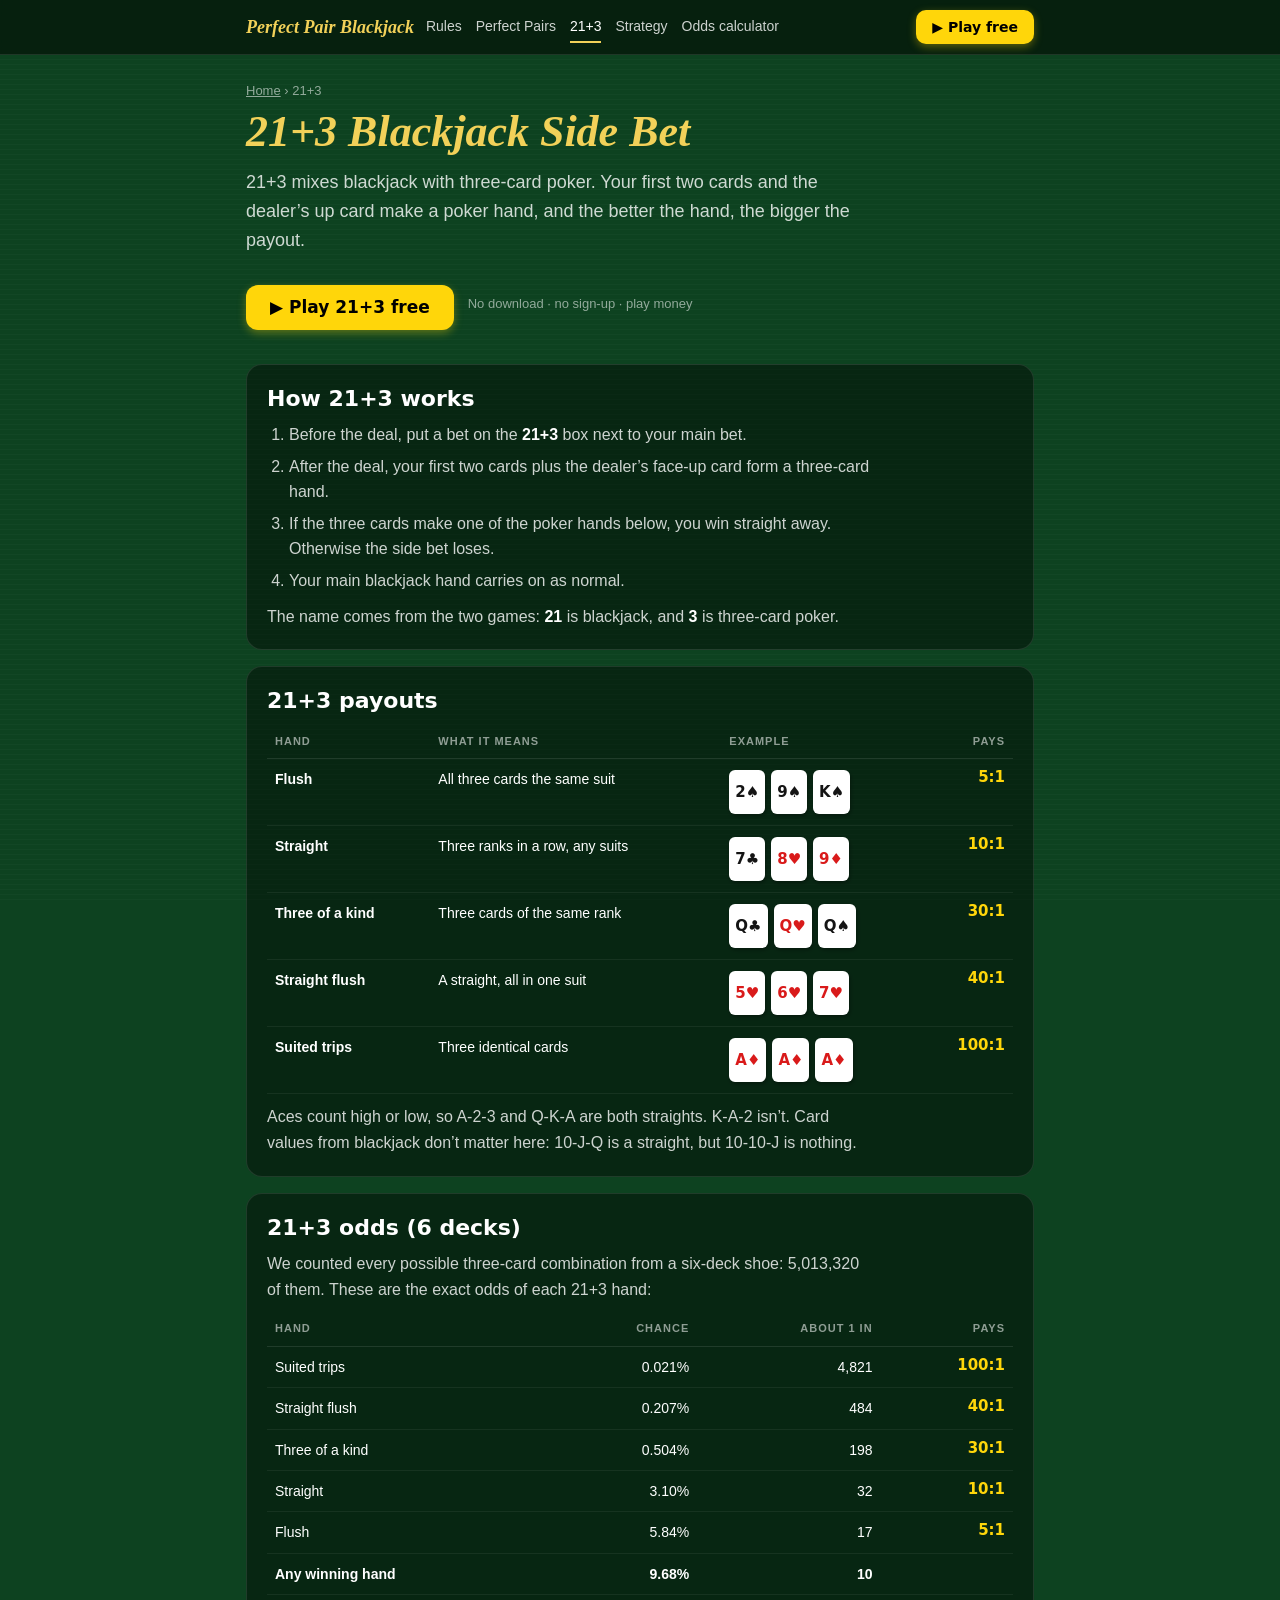
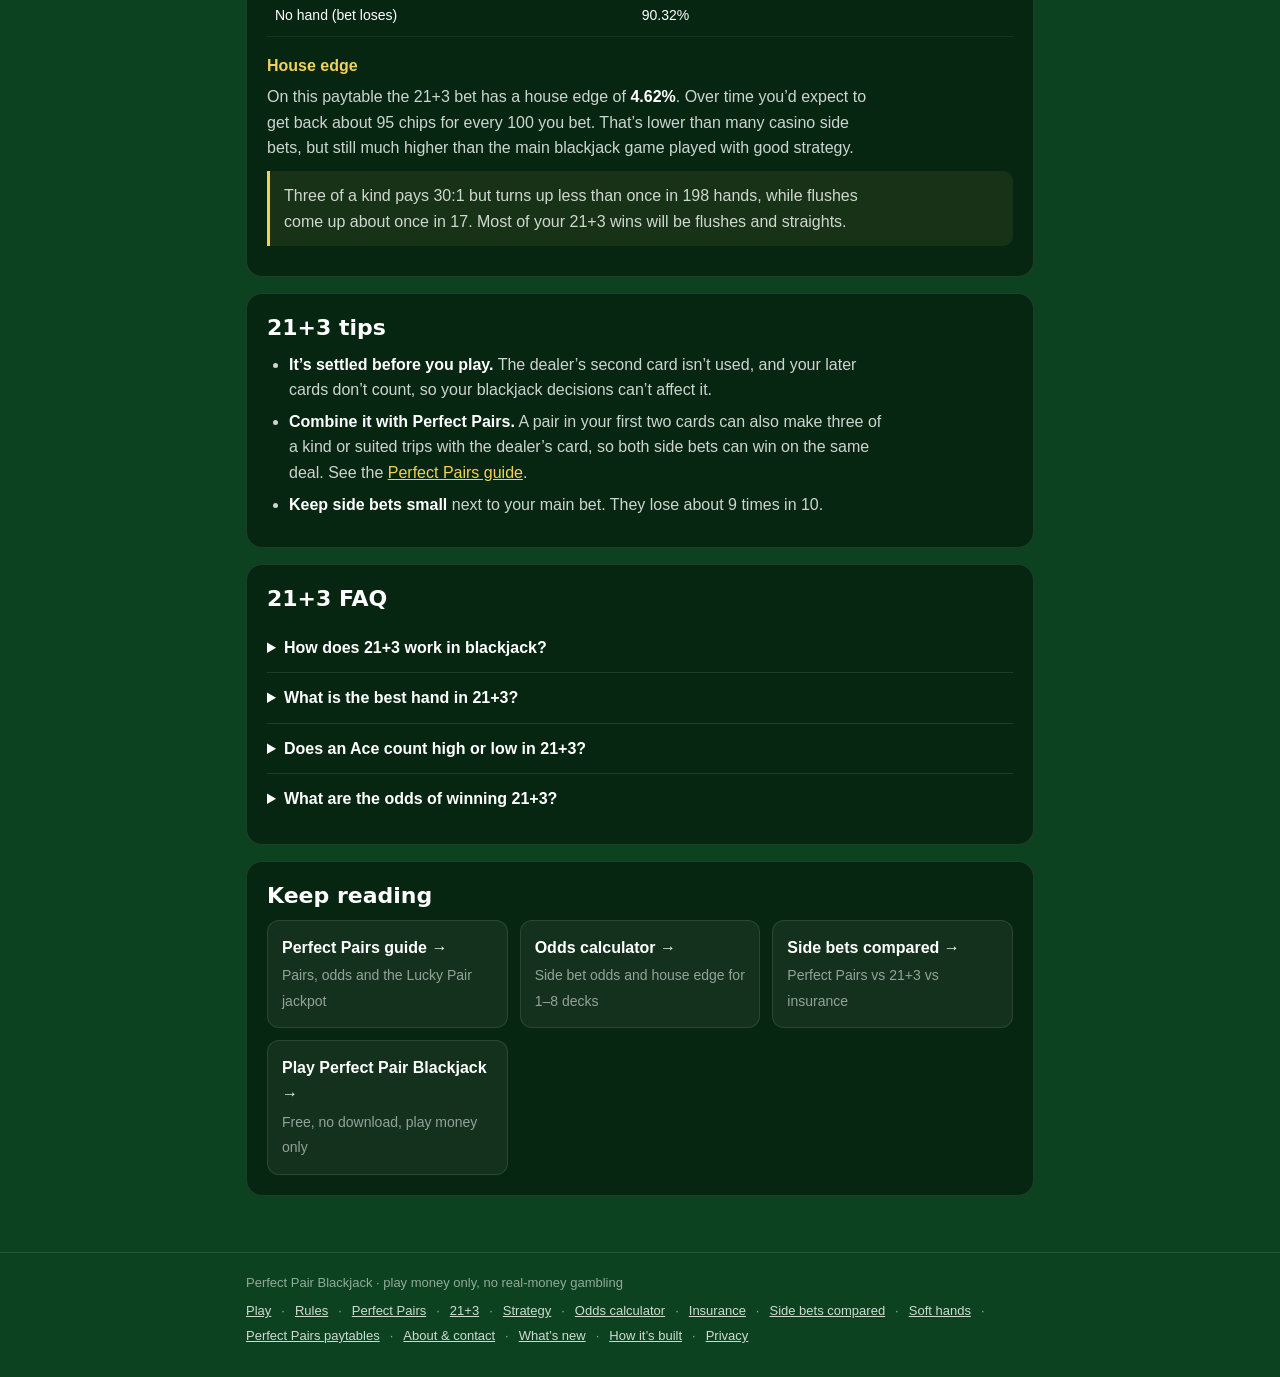
==== commit 213abdca: "v1.3.0: add soft hands and Perfect Pairs paytables guides Co-Authored-By: Claude Opus 5.5 <noreply@a" ====
--- a/21-plus-3.html
+++ b/21-plus-3.html
@@ -164,7 +164,7 @@
 <section><h2>21+3 FAQ</h2><details><summary>How does 21+3 work in blackjack?</summary><p>21+3 takes your first two cards and the dealer’s face-up card and treats them as a three-card poker hand. If those three cards make a flush, straight, three of a kind, straight flush or suited trips, the side bet wins.</p></details><details><summary>What is the best hand in 21+3?</summary><p>Suited trips, three identical cards with the same rank and suit, is the top hand and pays 100:1. With six decks it comes up about once in every 4,800 hands.</p></details><details><summary>Does an Ace count high or low in 21+3?</summary><p>Both. A-2-3 and Q-K-A are both straights. A straight can’t wrap around the corner, so K-A-2 is not a straight.</p></details><details><summary>What are the odds of winning 21+3?</summary><p>With six decks, a 21+3 bet wins about 9.7% of the time, roughly 1 in 10 hands. Most wins are flushes (5.8%) and straights (3.1%).</p></details></section>
 <section><h2>Keep reading</h2><div class="next"><a href="perfect-pairs.html"><b>Perfect Pairs guide →</b><span>Pairs, odds and the Lucky Pair jackpot</span></a><a href="odds-calculator.html"><b>Odds calculator →</b><span>Side bet odds and house edge for 1–8 decks</span></a><a href="side-bets-compared.html"><b>Side bets compared →</b><span>Perfect Pairs vs 21+3 vs insurance</span></a><a href="./"><b>Play Perfect Pair Blackjack →</b><span>Free, no download, play money only</span></a></div></section>
 </main>
-<footer class="site"><div class="wrap"><span>Perfect Pair Blackjack · play money only, no real-money gambling</span><span class="fl"><a href="./">Play</a> · <a href="blackjack-rules.html">Rules</a> · <a href="perfect-pairs.html">Perfect Pairs</a> · <a href="21-plus-3.html">21+3</a> · <a href="basic-strategy.html">Strategy</a> · <a href="odds-calculator.html">Odds calculator</a> · <a href="insurance.html">Insurance</a> · <a href="side-bets-compared.html">Side bets compared</a> · <a href="about.html">About &amp; contact</a> · <a href="changelog.html">What’s new</a> · <a href="tech-stack.html">How it’s built</a> · <a href="privacy.html">Privacy</a></span></div></footer>
+<footer class="site"><div class="wrap"><span>Perfect Pair Blackjack · play money only, no real-money gambling</span><span class="fl"><a href="./">Play</a> · <a href="blackjack-rules.html">Rules</a> · <a href="perfect-pairs.html">Perfect Pairs</a> · <a href="21-plus-3.html">21+3</a> · <a href="basic-strategy.html">Strategy</a> · <a href="odds-calculator.html">Odds calculator</a> · <a href="insurance.html">Insurance</a> · <a href="side-bets-compared.html">Side bets compared</a> · <a href="soft-hands.html">Soft hands</a> · <a href="perfect-pairs-paytables.html">Perfect Pairs paytables</a> · <a href="about.html">About &amp; contact</a> · <a href="changelog.html">What’s new</a> · <a href="tech-stack.html">How it’s built</a> · <a href="privacy.html">Privacy</a></span></div></footer>
 <!-- Cloudflare Web Analytics --><script type='module' src='https://static.cloudflareinsights.com/beacon.min.js' data-cf-beacon='{"token": "f0fce5bdd02c4a28bc33d09ca001b6e6"}'></script><!-- End Cloudflare Web Analytics -->
 </body>
 </html>
